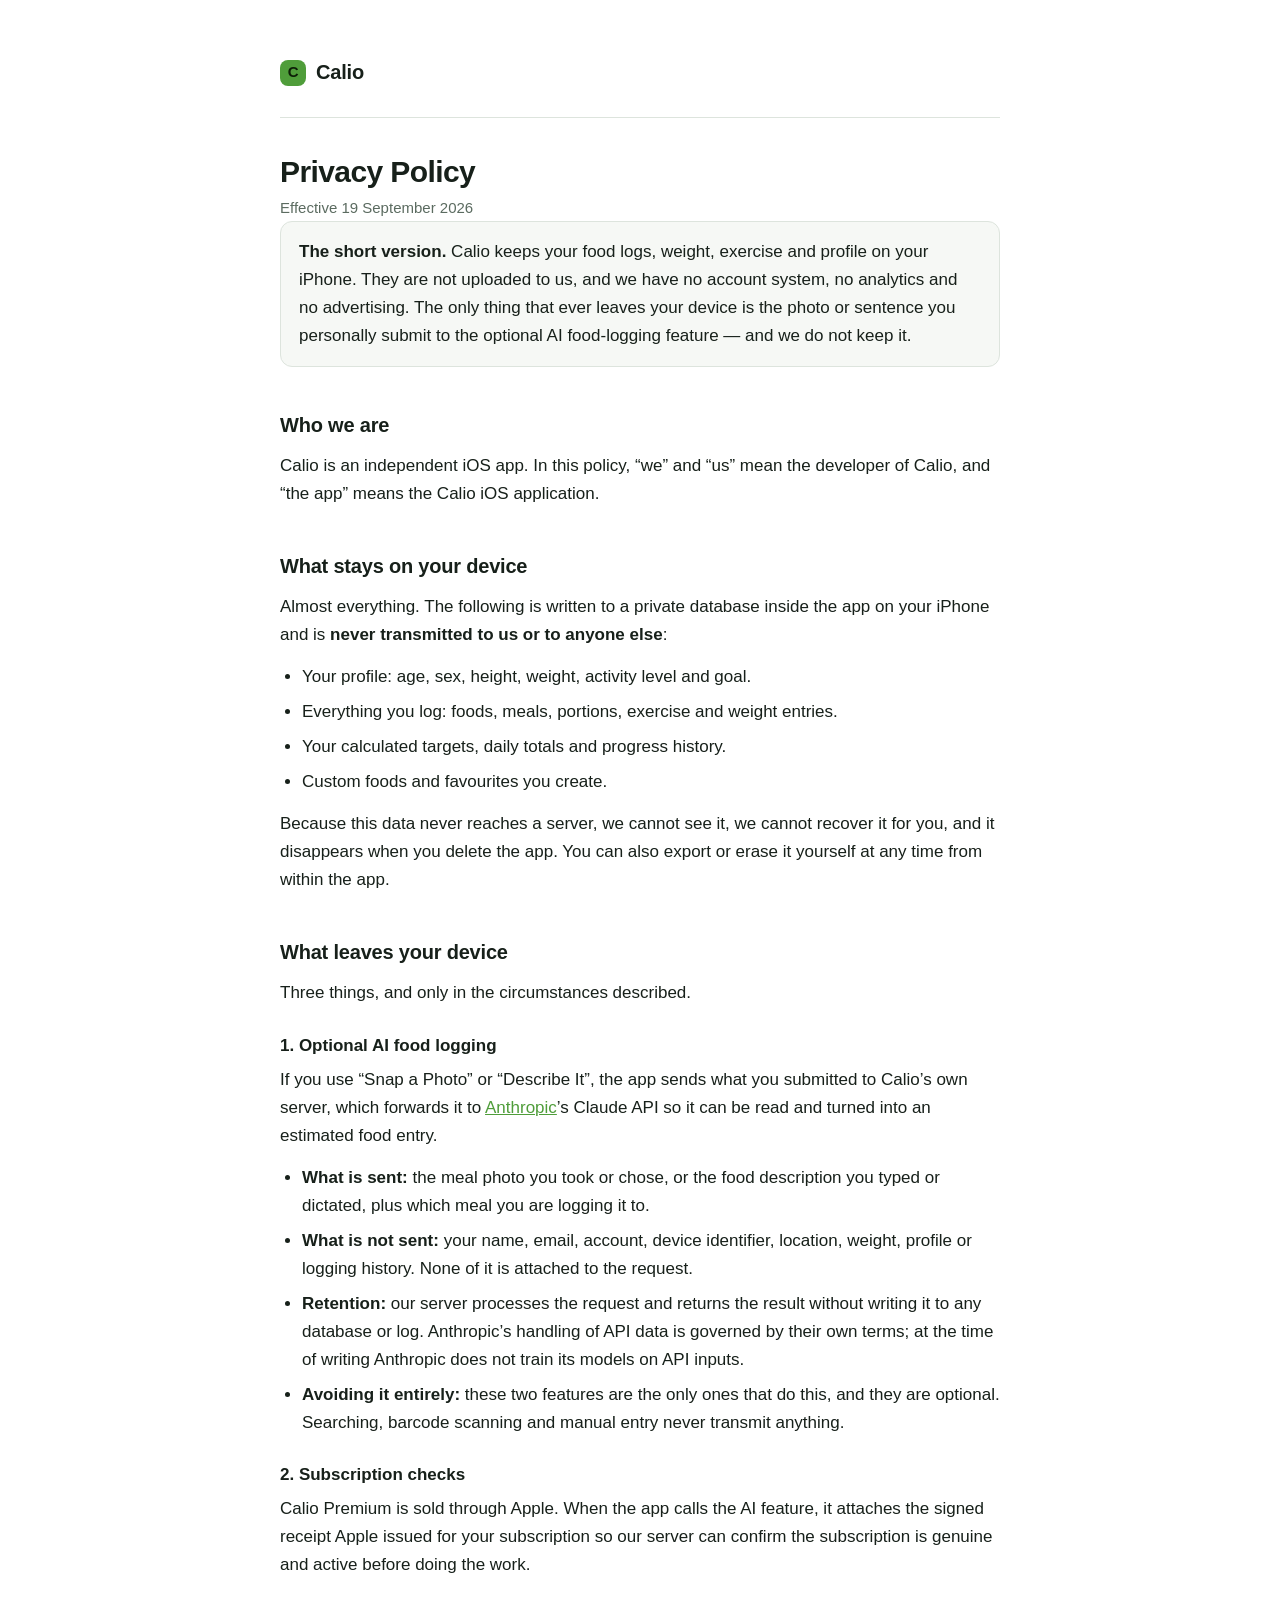
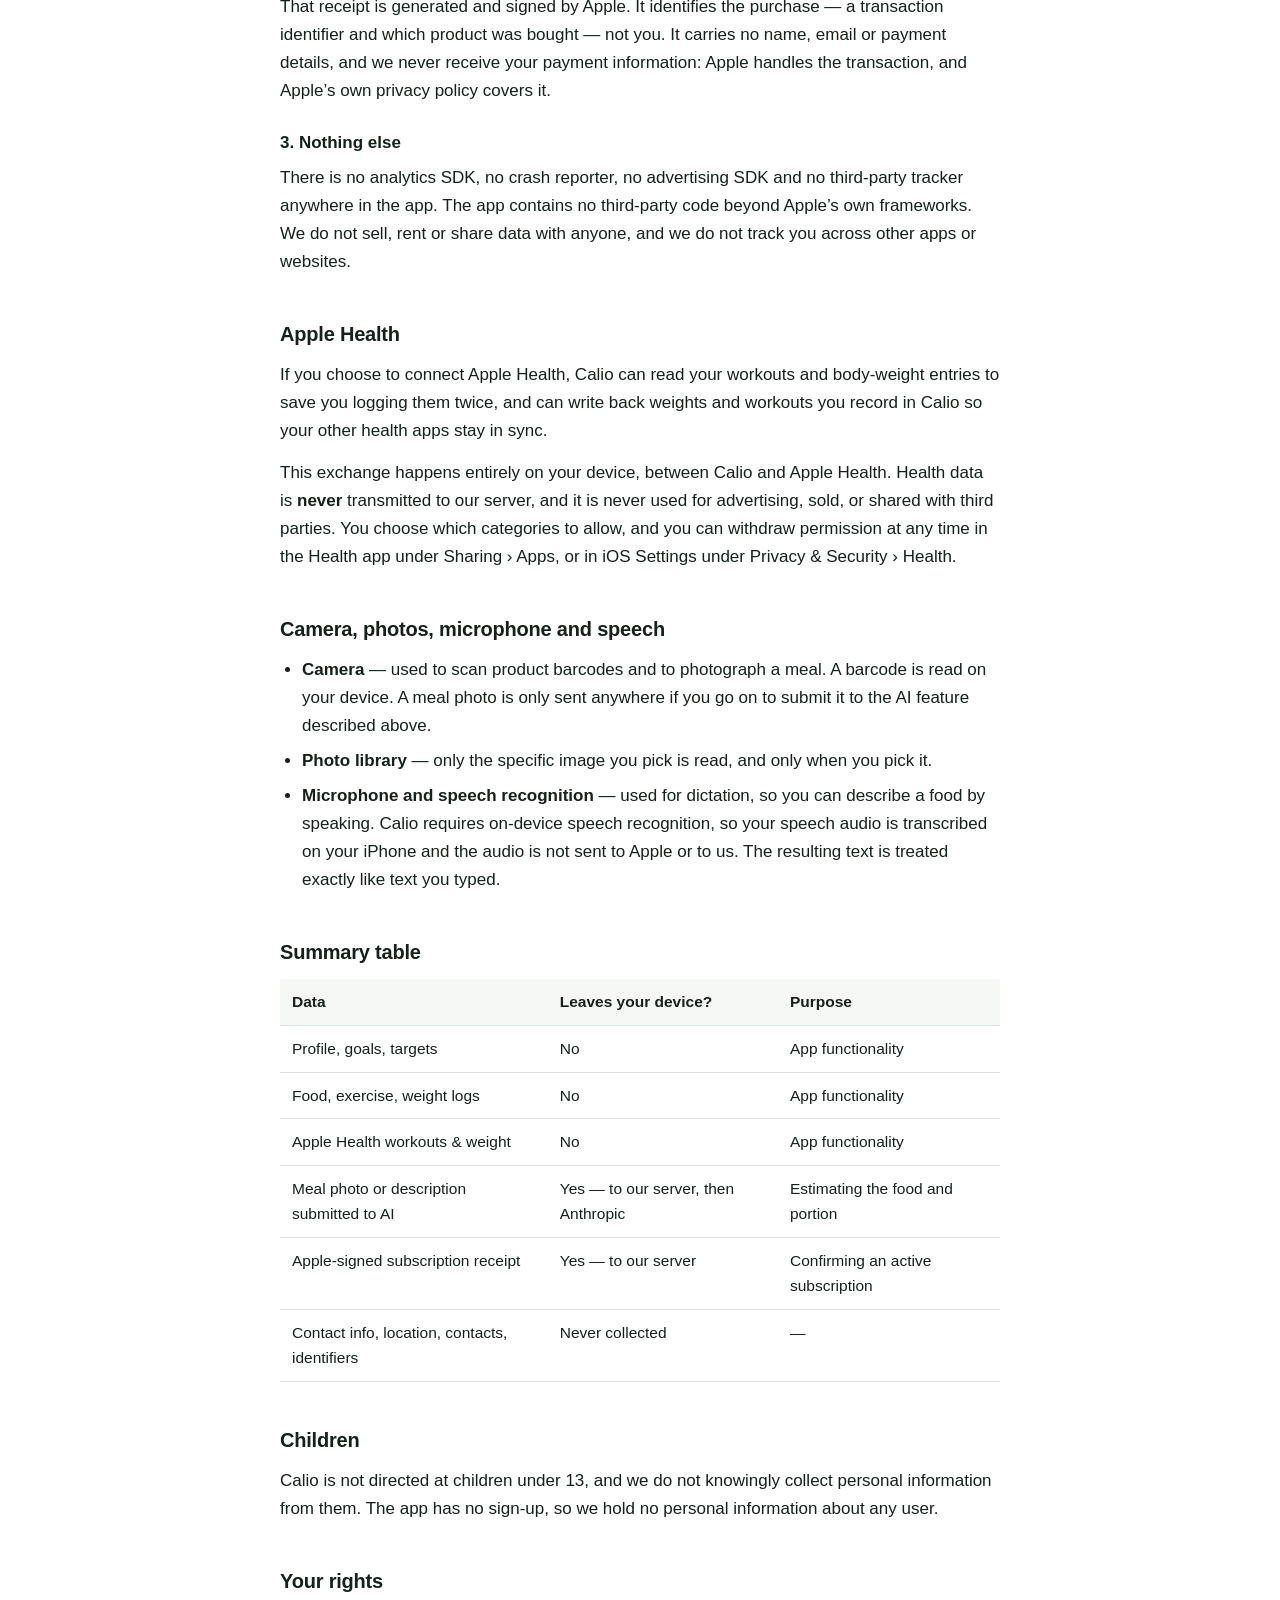
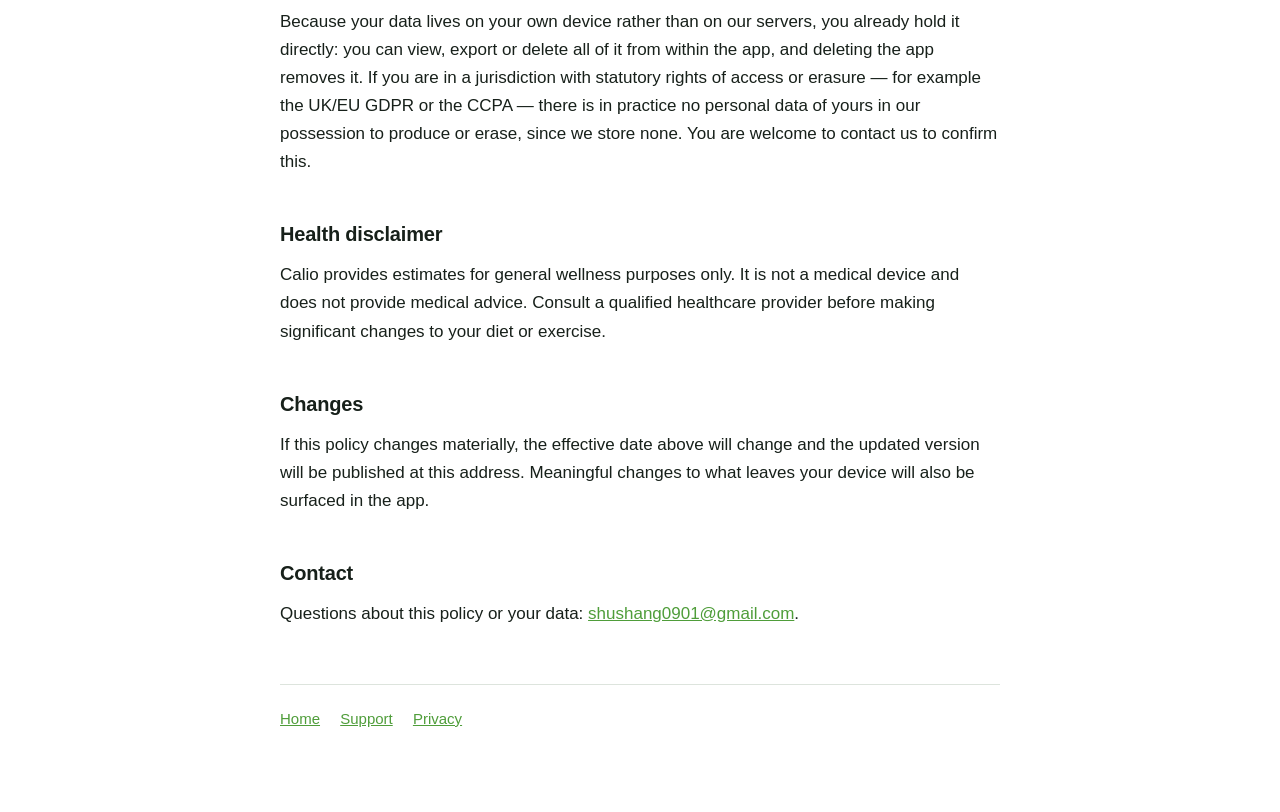
==== privacy.html @ e71f580a "Add Calio privacy policy, support and landing pages" ====
<!DOCTYPE html>
<html lang="en">
<head>
<meta charset="utf-8">
<meta name="viewport" content="width=device-width, initial-scale=1">
<title>Calio Privacy Policy</title>
<meta name="description" content="How Calio handles your data.">
<link rel="stylesheet" href="style.css">
</head>
<body>
<div class="wrap">

<header>
  <a class="brand" href="./"><span class="mark">C</span> Calio</a>
</header>

<h1>Privacy Policy</h1>
<p class="effective">Effective 19 September 2026</p>

<div class="callout">
  <p><strong>The short version.</strong> Calio keeps your food logs, weight, exercise and profile on your iPhone. They are not uploaded to us, and we have no account system, no analytics and no advertising. The only thing that ever leaves your device is the photo or sentence you personally submit to the optional AI food-logging feature — and we do not keep it.</p>
</div>

<h2>Who we are</h2>
<p>Calio is an independent iOS app. In this policy, “we” and “us” mean the developer of Calio, and “the app” means the Calio iOS application.</p>

<h2>What stays on your device</h2>
<p>Almost everything. The following is written to a private database inside the app on your iPhone and is <strong>never transmitted to us or to anyone else</strong>:</p>
<ul>
  <li>Your profile: age, sex, height, weight, activity level and goal.</li>
  <li>Everything you log: foods, meals, portions, exercise and weight entries.</li>
  <li>Your calculated targets, daily totals and progress history.</li>
  <li>Custom foods and favourites you create.</li>
</ul>
<p>Because this data never reaches a server, we cannot see it, we cannot recover it for you, and it disappears when you delete the app. You can also export or erase it yourself at any time from within the app.</p>

<h2>What leaves your device</h2>
<p>Three things, and only in the circumstances described.</p>

<h3>1. Optional AI food logging</h3>
<p>If you use “Snap a Photo” or “Describe It”, the app sends what you submitted to Calio’s own server, which forwards it to <a href="https://www.anthropic.com/" rel="noopener">Anthropic</a>’s Claude API so it can be read and turned into an estimated food entry.</p>
<ul>
  <li><strong>What is sent:</strong> the meal photo you took or chose, or the food description you typed or dictated, plus which meal you are logging it to.</li>
  <li><strong>What is not sent:</strong> your name, email, account, device identifier, location, weight, profile or logging history. None of it is attached to the request.</li>
  <li><strong>Retention:</strong> our server processes the request and returns the result without writing it to any database or log. Anthropic’s handling of API data is governed by their own terms; at the time of writing Anthropic does not train its models on API inputs.</li>
  <li><strong>Avoiding it entirely:</strong> these two features are the only ones that do this, and they are optional. Searching, barcode scanning and manual entry never transmit anything.</li>
</ul>

<h3>2. Subscription checks</h3>
<p>Calio Premium is sold through Apple. When the app calls the AI feature, it attaches the signed receipt Apple issued for your subscription so our server can confirm the subscription is genuine and active before doing the work.</p>
<p>That receipt is generated and signed by Apple. It identifies the purchase — a transaction identifier and which product was bought — not you. It carries no name, email or payment details, and we never receive your payment information: Apple handles the transaction, and Apple’s own privacy policy covers it.</p>

<h3>3. Nothing else</h3>
<p>There is no analytics SDK, no crash reporter, no advertising SDK and no third-party tracker anywhere in the app. The app contains no third-party code beyond Apple’s own frameworks. We do not sell, rent or share data with anyone, and we do not track you across other apps or websites.</p>

<h2>Apple Health</h2>
<p>If you choose to connect Apple Health, Calio can read your workouts and body-weight entries to save you logging them twice, and can write back weights and workouts you record in Calio so your other health apps stay in sync.</p>
<p>This exchange happens entirely on your device, between Calio and Apple Health. Health data is <strong>never</strong> transmitted to our server, and it is never used for advertising, sold, or shared with third parties. You choose which categories to allow, and you can withdraw permission at any time in the Health app under Sharing &rsaquo; Apps, or in iOS Settings under Privacy &amp; Security &rsaquo; Health.</p>

<h2>Camera, photos, microphone and speech</h2>
<ul>
  <li><strong>Camera</strong> — used to scan product barcodes and to photograph a meal. A barcode is read on your device. A meal photo is only sent anywhere if you go on to submit it to the AI feature described above.</li>
  <li><strong>Photo library</strong> — only the specific image you pick is read, and only when you pick it.</li>
  <li><strong>Microphone and speech recognition</strong> — used for dictation, so you can describe a food by speaking. Calio requires on-device speech recognition, so your speech audio is transcribed on your iPhone and the audio is not sent to Apple or to us. The resulting text is treated exactly like text you typed.</li>
</ul>

<h2>Summary table</h2>
<table>
  <thead>
    <tr><th>Data</th><th>Leaves your device?</th><th>Purpose</th></tr>
  </thead>
  <tbody>
    <tr><td>Profile, goals, targets</td><td>No</td><td>App functionality</td></tr>
    <tr><td>Food, exercise, weight logs</td><td>No</td><td>App functionality</td></tr>
    <tr><td>Apple Health workouts &amp; weight</td><td>No</td><td>App functionality</td></tr>
    <tr><td>Meal photo or description submitted to AI</td><td>Yes — to our server, then Anthropic</td><td>Estimating the food and portion</td></tr>
    <tr><td>Apple-signed subscription receipt</td><td>Yes — to our server</td><td>Confirming an active subscription</td></tr>
    <tr><td>Contact info, location, contacts, identifiers</td><td>Never collected</td><td>&mdash;</td></tr>
  </tbody>
</table>

<h2>Children</h2>
<p>Calio is not directed at children under 13, and we do not knowingly collect personal information from them. The app has no sign-up, so we hold no personal information about any user.</p>

<h2>Your rights</h2>
<p>Because your data lives on your own device rather than on our servers, you already hold it directly: you can view, export or delete all of it from within the app, and deleting the app removes it. If you are in a jurisdiction with statutory rights of access or erasure — for example the UK/EU GDPR or the CCPA — there is in practice no personal data of yours in our possession to produce or erase, since we store none. You are welcome to contact us to confirm this.</p>

<h2>Health disclaimer</h2>
<p>Calio provides estimates for general wellness purposes only. It is not a medical device and does not provide medical advice. Consult a qualified healthcare provider before making significant changes to your diet or exercise.</p>

<h2>Changes</h2>
<p>If this policy changes materially, the effective date above will change and the updated version will be published at this address. Meaningful changes to what leaves your device will also be surfaced in the app.</p>

<h2>Contact</h2>
<p>Questions about this policy or your data: <a href="mailto:shushang0901@gmail.com">shushang0901@gmail.com</a>.</p>

<footer>
  <a href="./">Home</a>
  <a href="./support.html">Support</a>
  <a href="./privacy.html">Privacy</a>
</footer>

</div>
</body>
</html>
---- style.css ----
:root {
  --bg: #ffffff;
  --surface: #f6f8f5;
  --text: #17201a;
  --muted: #5b6b60;
  --rule: #dde4dd;
  --accent: #4f9d3a;
}

@media (prefers-color-scheme: dark) {
  :root:not([data-theme="light"]) {
    --bg: #11150f;
    --surface: #1a1f18;
    --text: #e8efe6;
    --muted: #a3b3a6;
    --rule: #2b332a;
    --accent: #8ed06a;
  }
}

:root[data-theme="dark"] {
  --bg: #11150f;
  --surface: #1a1f18;
  --text: #e8efe6;
  --muted: #a3b3a6;
  --rule: #2b332a;
  --accent: #8ed06a;
}

* { box-sizing: border-box; }

body {
  margin: 0;
  padding: 0 16px 80px;
  background: var(--bg);
  color: var(--text);
  font: 17px/1.65 -apple-system, BlinkMacSystemFont, "Segoe UI", Roboto, Helvetica, Arial, sans-serif;
  -webkit-text-size-adjust: 100%;
}

.wrap { max-width: 720px; margin: 0 auto; }

header {
  padding: 56px 0 28px;
  border-bottom: 1px solid var(--rule);
  margin-bottom: 36px;
}

.brand {
  display: inline-flex;
  align-items: center;
  gap: 10px;
  font-weight: 650;
  font-size: 20px;
  letter-spacing: -0.01em;
  text-decoration: none;
  color: var(--text);
}

.mark {
  width: 26px;
  height: 26px;
  border-radius: 8px;
  background: var(--accent);
  display: grid;
  place-items: center;
  color: #0d1f07;
  font-weight: 800;
  font-size: 15px;
}

h1 {
  font-size: 30px;
  line-height: 1.2;
  letter-spacing: -0.02em;
  margin: 22px 0 6px;
}

h2 {
  font-size: 20px;
  letter-spacing: -0.01em;
  margin: 38px 0 10px;
  padding-top: 4px;
}

h3 { font-size: 17px; margin: 24px 0 6px; }

.effective { color: var(--muted); font-size: 15px; margin: 0; }

p { margin: 0 0 14px; }

ul { margin: 0 0 14px; padding-left: 22px; }
li { margin-bottom: 7px; }

a { color: var(--accent); }

strong { font-weight: 640; }

.callout {
  background: var(--surface);
  border: 1px solid var(--rule);
  border-radius: 12px;
  padding: 16px 18px;
  margin: 0 0 22px;
}

.callout p:last-child { margin-bottom: 0; }

table {
  width: 100%;
  border-collapse: collapse;
  margin: 0 0 18px;
  font-size: 15.5px;
}

th, td {
  text-align: left;
  vertical-align: top;
  padding: 10px 12px;
  border-bottom: 1px solid var(--rule);
}

th {
  font-weight: 640;
  background: var(--surface);
}

footer {
  margin-top: 56px;
  padding-top: 22px;
  border-top: 1px solid var(--rule);
  color: var(--muted);
  font-size: 15px;
}

footer a { margin-right: 16px; }

@media (max-width: 560px) {
  body { font-size: 16px; }
  h1 { font-size: 26px; }
  table { font-size: 14.5px; }
  th, td { padding: 9px 10px; }
}
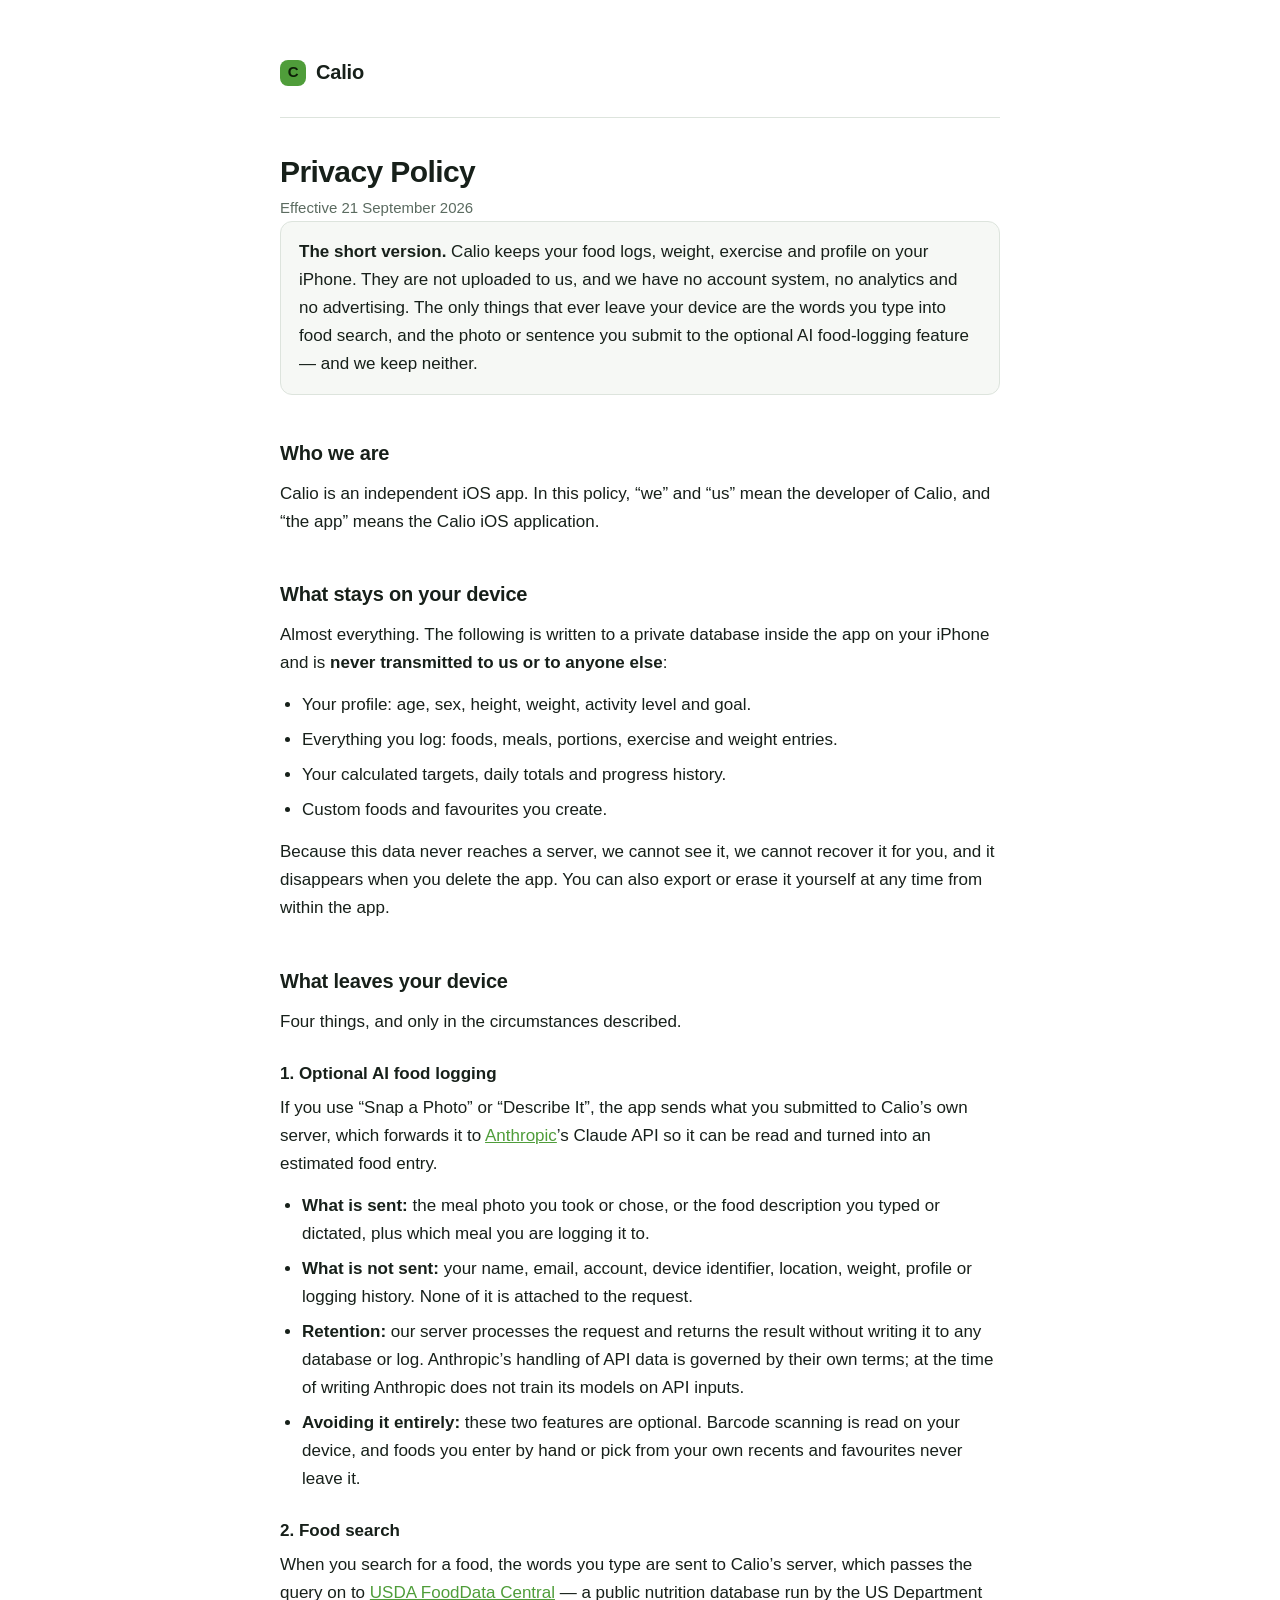
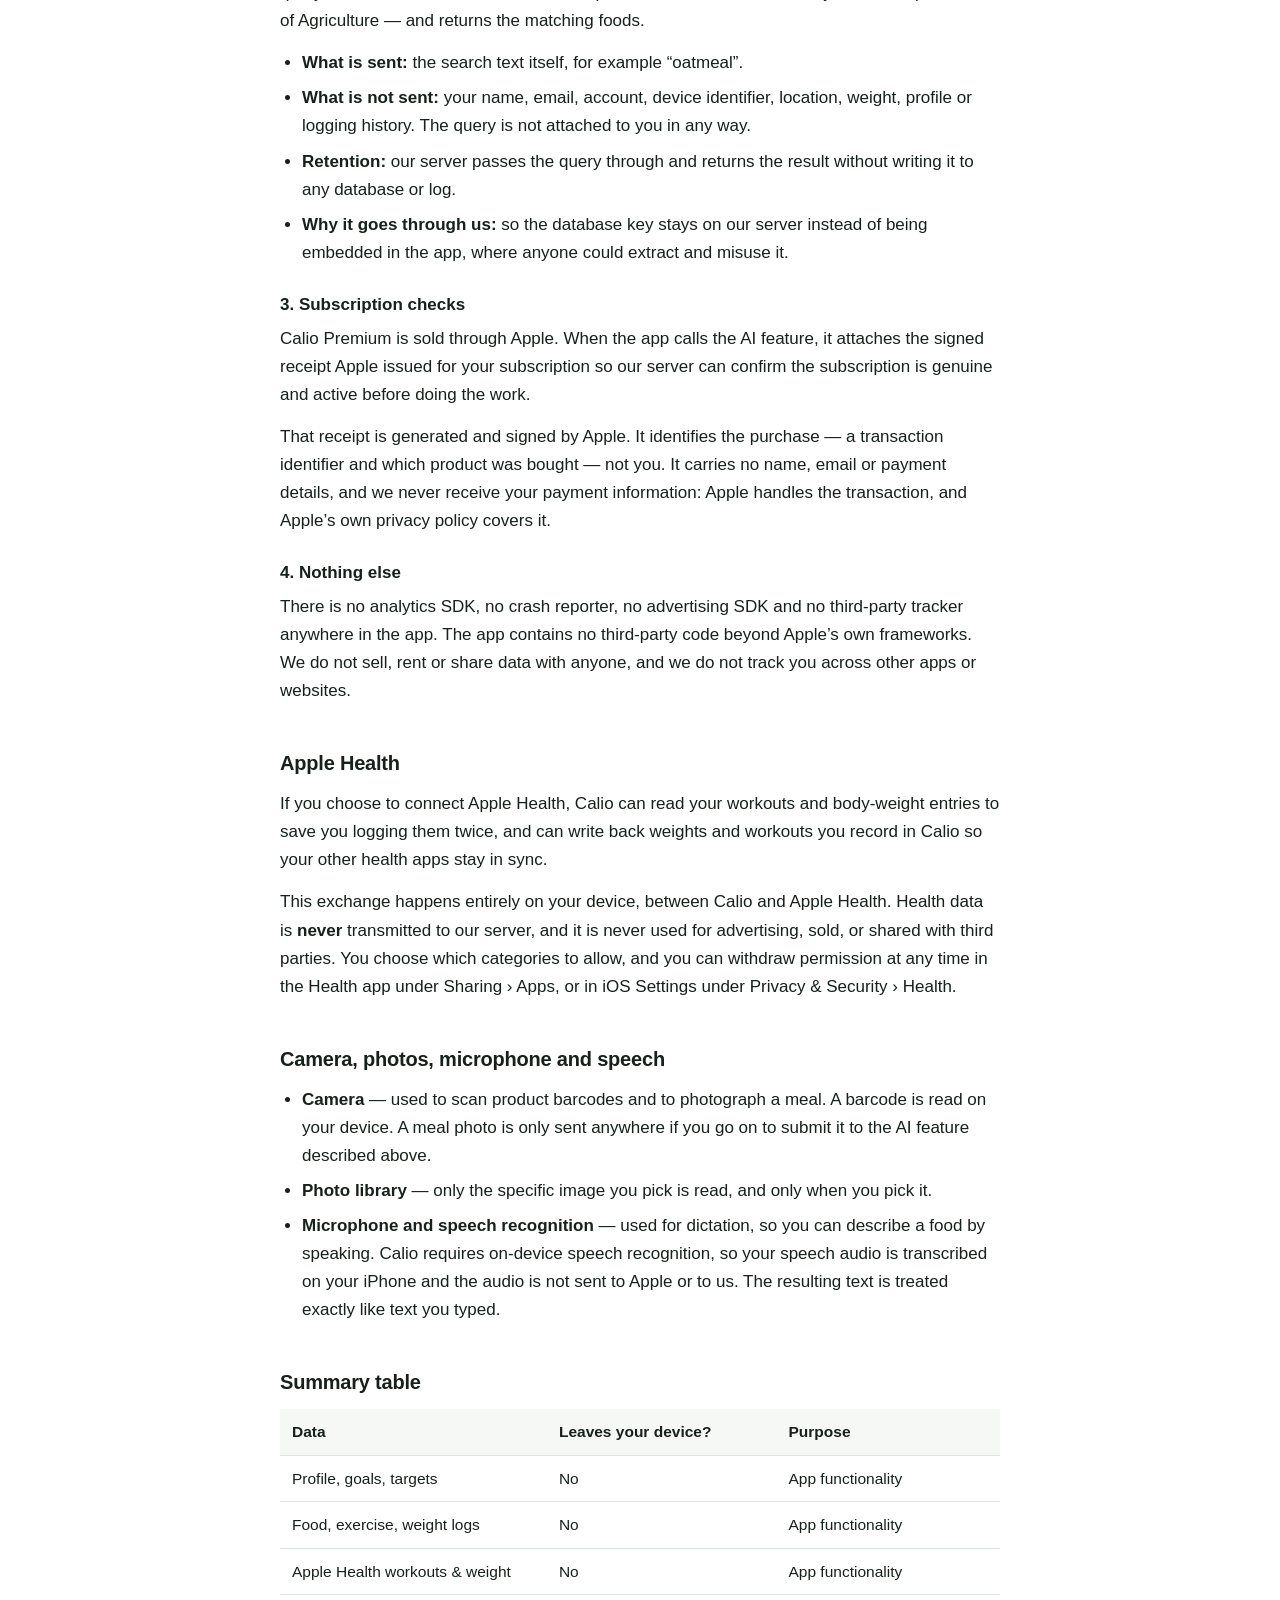
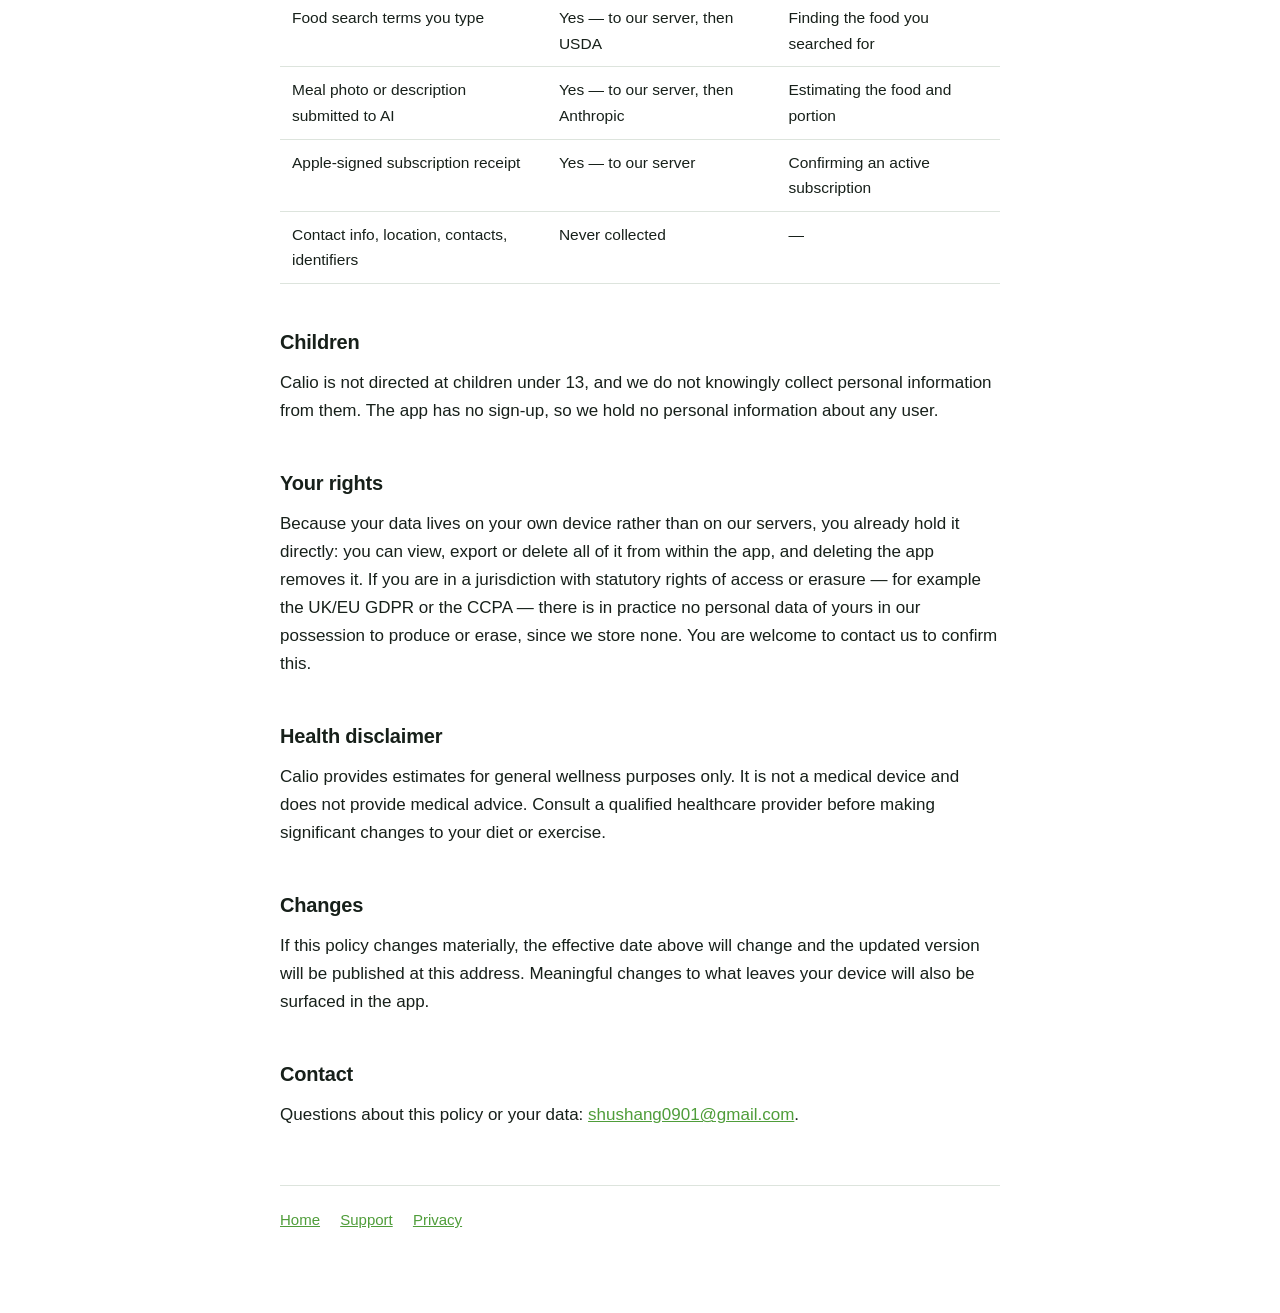
==== commit 7499698d: "Disclose food search queries reaching USDA via our server" ====
--- a/privacy.html
+++ b/privacy.html
@@ -15,10 +15,10 @@
 </header>
 
 <h1>Privacy Policy</h1>
-<p class="effective">Effective 19 September 2026</p>
+<p class="effective">Effective 21 September 2026</p>
 
 <div class="callout">
-  <p><strong>The short version.</strong> Calio keeps your food logs, weight, exercise and profile on your iPhone. They are not uploaded to us, and we have no account system, no analytics and no advertising. The only thing that ever leaves your device is the photo or sentence you personally submit to the optional AI food-logging feature — and we do not keep it.</p>
+  <p><strong>The short version.</strong> Calio keeps your food logs, weight, exercise and profile on your iPhone. They are not uploaded to us, and we have no account system, no analytics and no advertising. The only things that ever leave your device are the words you type into food search, and the photo or sentence you submit to the optional AI food-logging feature — and we keep neither.</p>
 </div>
 
 <h2>Who we are</h2>
@@ -35,7 +35,7 @@
 <p>Because this data never reaches a server, we cannot see it, we cannot recover it for you, and it disappears when you delete the app. You can also export or erase it yourself at any time from within the app.</p>
 
 <h2>What leaves your device</h2>
-<p>Three things, and only in the circumstances described.</p>
+<p>Four things, and only in the circumstances described.</p>
 
 <h3>1. Optional AI food logging</h3>
 <p>If you use “Snap a Photo” or “Describe It”, the app sends what you submitted to Calio’s own server, which forwards it to <a href="https://www.anthropic.com/" rel="noopener">Anthropic</a>’s Claude API so it can be read and turned into an estimated food entry.</p>
@@ -43,14 +43,23 @@
   <li><strong>What is sent:</strong> the meal photo you took or chose, or the food description you typed or dictated, plus which meal you are logging it to.</li>
   <li><strong>What is not sent:</strong> your name, email, account, device identifier, location, weight, profile or logging history. None of it is attached to the request.</li>
   <li><strong>Retention:</strong> our server processes the request and returns the result without writing it to any database or log. Anthropic’s handling of API data is governed by their own terms; at the time of writing Anthropic does not train its models on API inputs.</li>
-  <li><strong>Avoiding it entirely:</strong> these two features are the only ones that do this, and they are optional. Searching, barcode scanning and manual entry never transmit anything.</li>
+  <li><strong>Avoiding it entirely:</strong> these two features are optional. Barcode scanning is read on your device, and foods you enter by hand or pick from your own recents and favourites never leave it.</li>
 </ul>
 
-<h3>2. Subscription checks</h3>
+<h3>2. Food search</h3>
+<p>When you search for a food, the words you type are sent to Calio’s server, which passes the query on to <a href="https://fdc.nal.usda.gov/" rel="noopener">USDA FoodData Central</a> — a public nutrition database run by the US Department of Agriculture — and returns the matching foods.</p>
+<ul>
+  <li><strong>What is sent:</strong> the search text itself, for example “oatmeal”.</li>
+  <li><strong>What is not sent:</strong> your name, email, account, device identifier, location, weight, profile or logging history. The query is not attached to you in any way.</li>
+  <li><strong>Retention:</strong> our server passes the query through and returns the result without writing it to any database or log.</li>
+  <li><strong>Why it goes through us:</strong> so the database key stays on our server instead of being embedded in the app, where anyone could extract and misuse it.</li>
+</ul>
+
+<h3>3. Subscription checks</h3>
 <p>Calio Premium is sold through Apple. When the app calls the AI feature, it attaches the signed receipt Apple issued for your subscription so our server can confirm the subscription is genuine and active before doing the work.</p>
 <p>That receipt is generated and signed by Apple. It identifies the purchase — a transaction identifier and which product was bought — not you. It carries no name, email or payment details, and we never receive your payment information: Apple handles the transaction, and Apple’s own privacy policy covers it.</p>
 
-<h3>3. Nothing else</h3>
+<h3>4. Nothing else</h3>
 <p>There is no analytics SDK, no crash reporter, no advertising SDK and no third-party tracker anywhere in the app. The app contains no third-party code beyond Apple’s own frameworks. We do not sell, rent or share data with anyone, and we do not track you across other apps or websites.</p>
 
 <h2>Apple Health</h2>
@@ -73,6 +82,7 @@
     <tr><td>Profile, goals, targets</td><td>No</td><td>App functionality</td></tr>
     <tr><td>Food, exercise, weight logs</td><td>No</td><td>App functionality</td></tr>
     <tr><td>Apple Health workouts &amp; weight</td><td>No</td><td>App functionality</td></tr>
+    <tr><td>Food search terms you type</td><td>Yes — to our server, then USDA</td><td>Finding the food you searched for</td></tr>
     <tr><td>Meal photo or description submitted to AI</td><td>Yes — to our server, then Anthropic</td><td>Estimating the food and portion</td></tr>
     <tr><td>Apple-signed subscription receipt</td><td>Yes — to our server</td><td>Confirming an active subscription</td></tr>
     <tr><td>Contact info, location, contacts, identifiers</td><td>Never collected</td><td>&mdash;</td></tr>
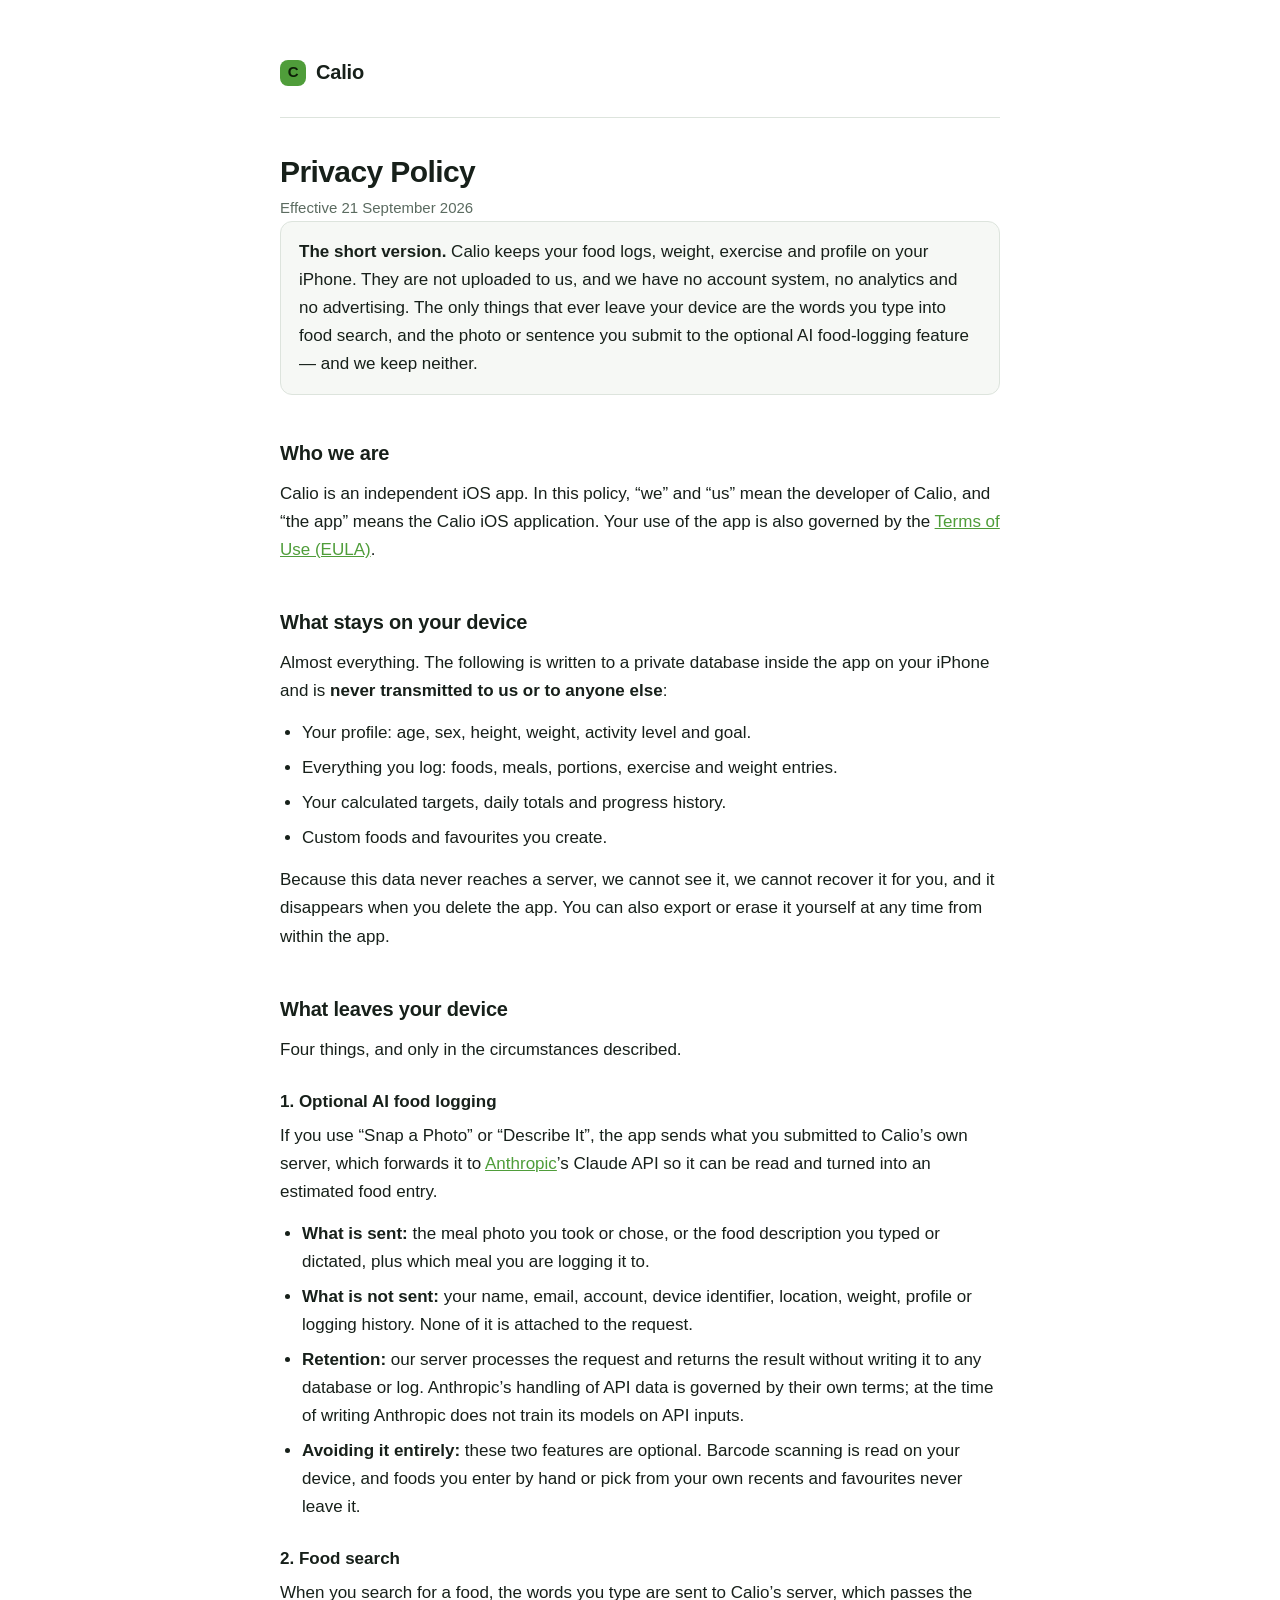
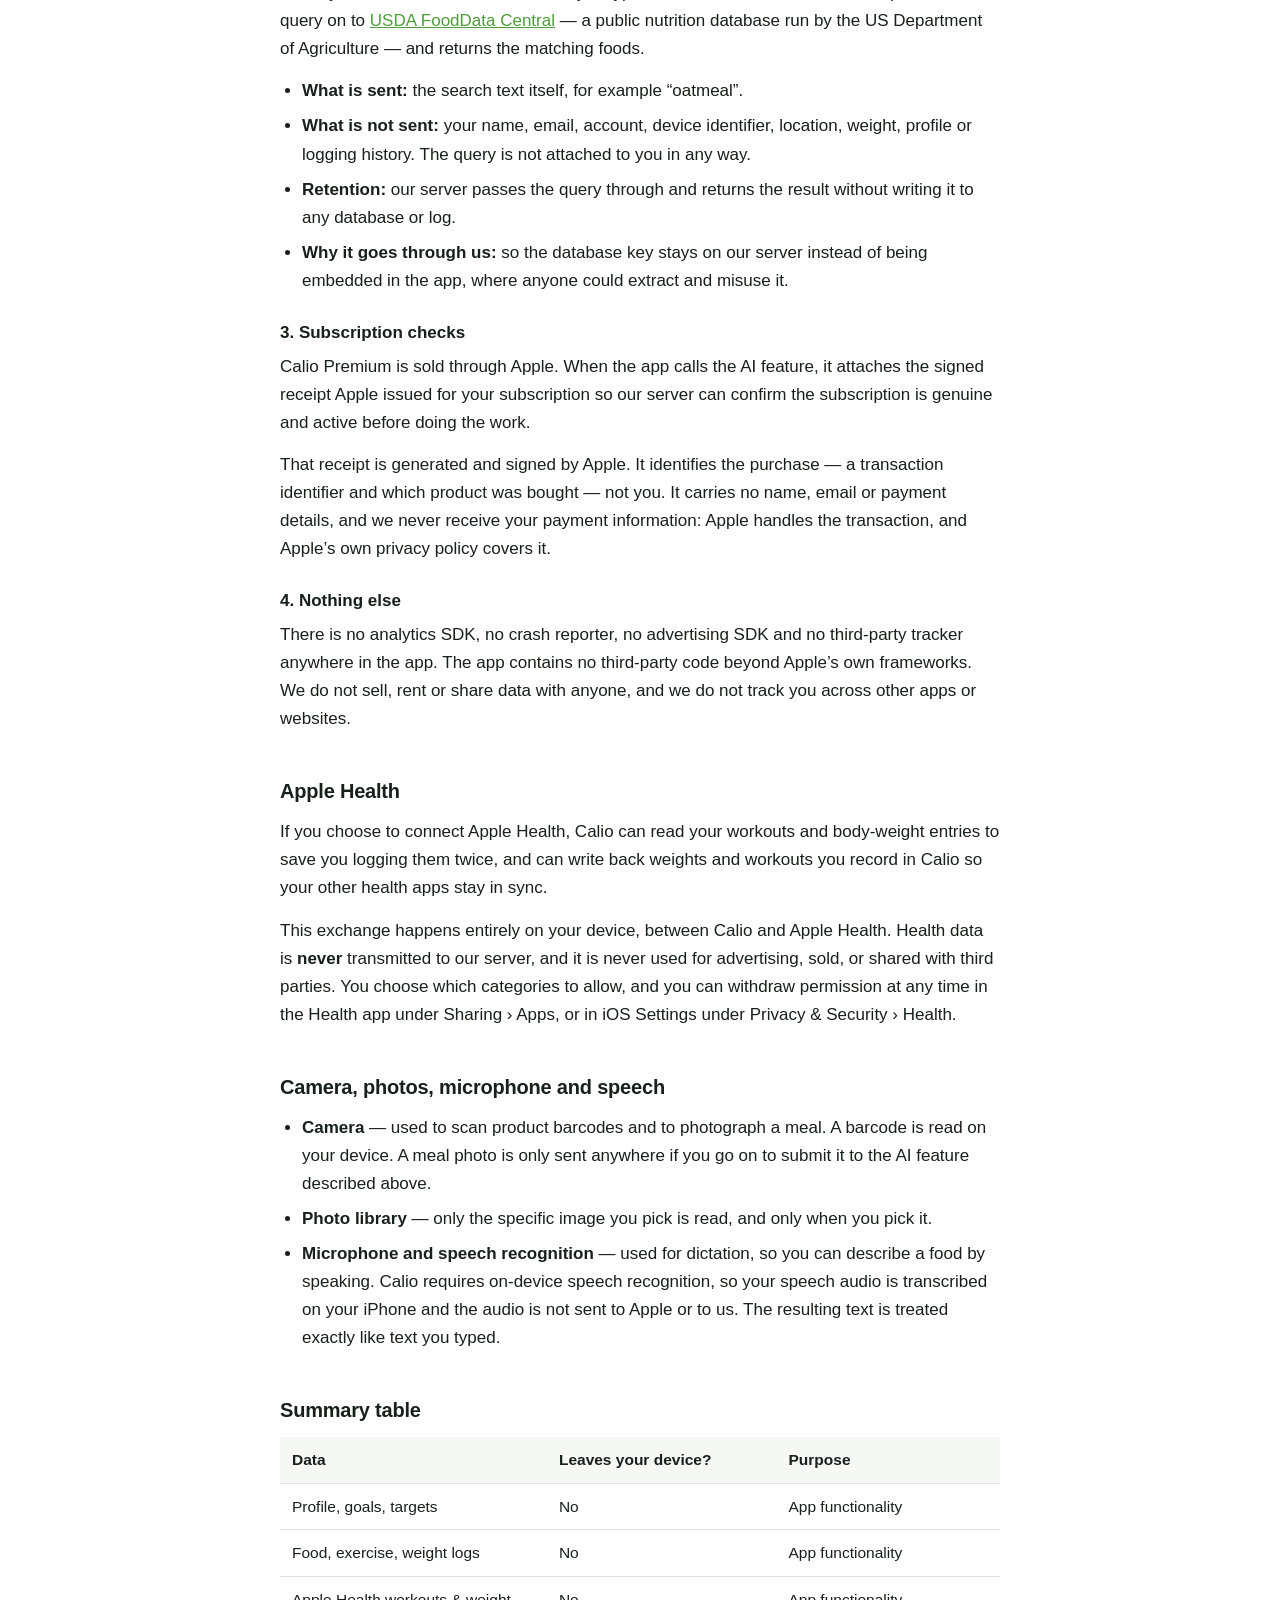
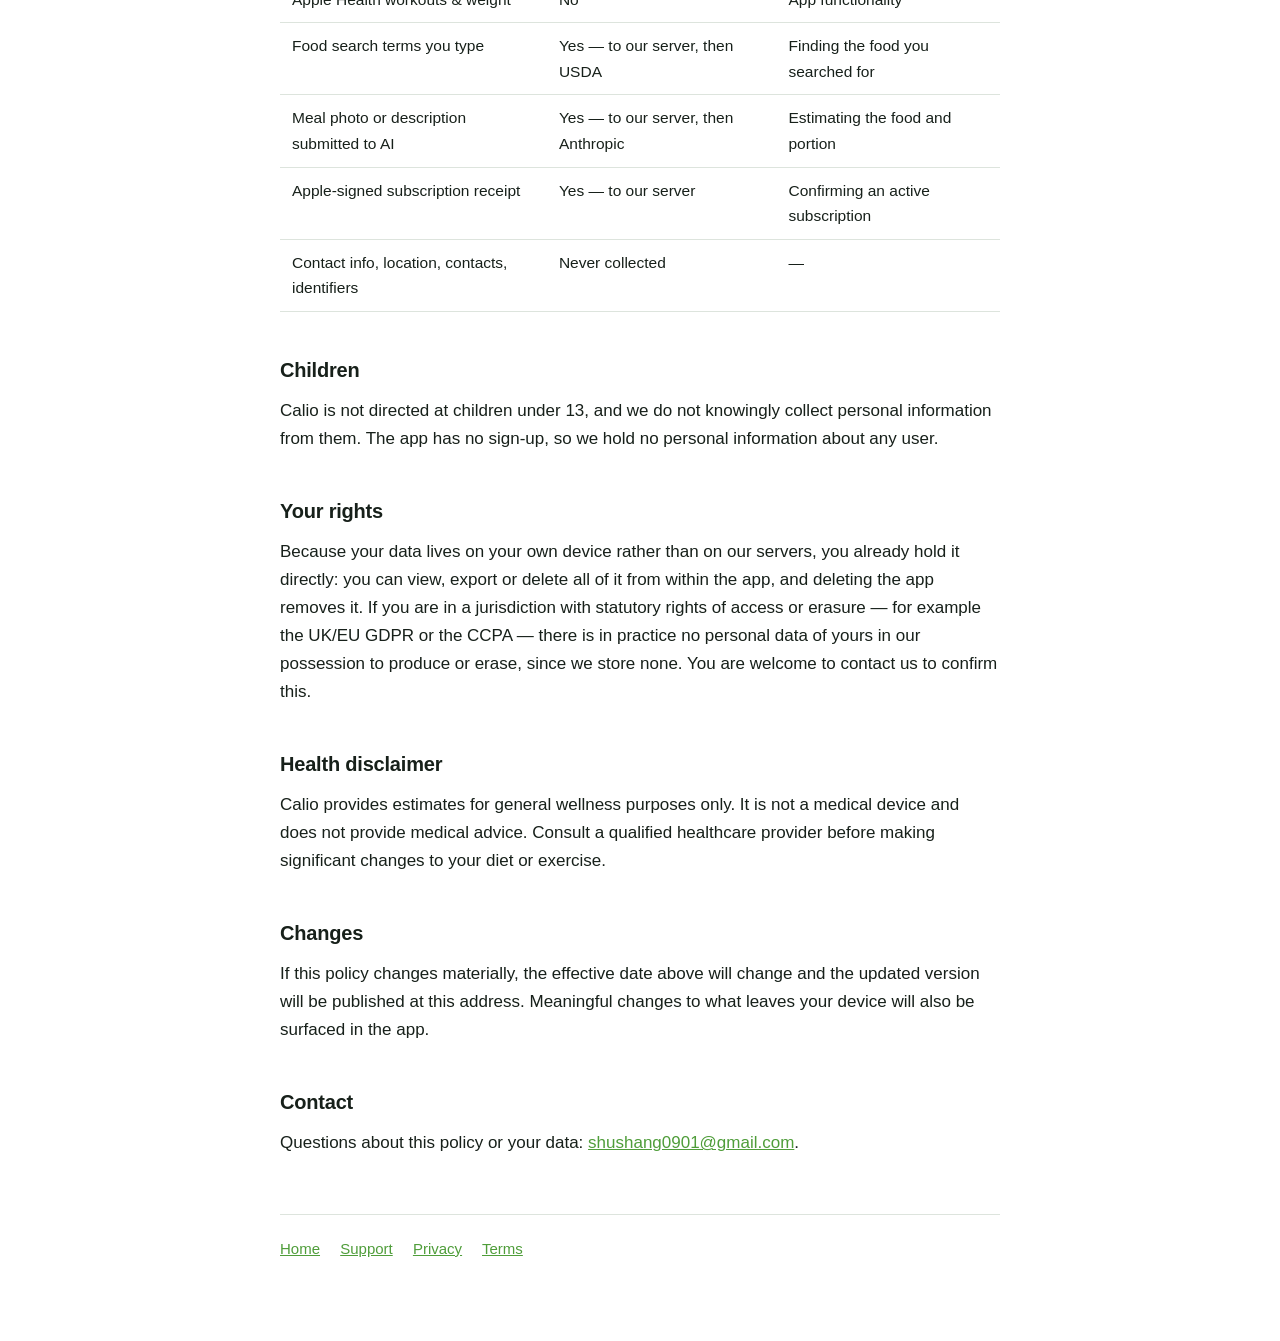
==== commit fec11441: "Add Terms of Use (EULA) page and link it across the site App Review rejected the submission because " ====
--- a/privacy.html
+++ b/privacy.html
@@ -22,7 +22,7 @@
 </div>
 
 <h2>Who we are</h2>
-<p>Calio is an independent iOS app. In this policy, “we” and “us” mean the developer of Calio, and “the app” means the Calio iOS application.</p>
+<p>Calio is an independent iOS app. In this policy, “we” and “us” mean the developer of Calio, and “the app” means the Calio iOS application. Your use of the app is also governed by the <a href="./terms.html">Terms of Use (EULA)</a>.</p>
 
 <h2>What stays on your device</h2>
 <p>Almost everything. The following is written to a private database inside the app on your iPhone and is <strong>never transmitted to us or to anyone else</strong>:</p>
@@ -108,6 +108,7 @@
   <a href="./">Home</a>
   <a href="./support.html">Support</a>
   <a href="./privacy.html">Privacy</a>
+  <a href="./terms.html">Terms</a>
 </footer>
 
 </div>
